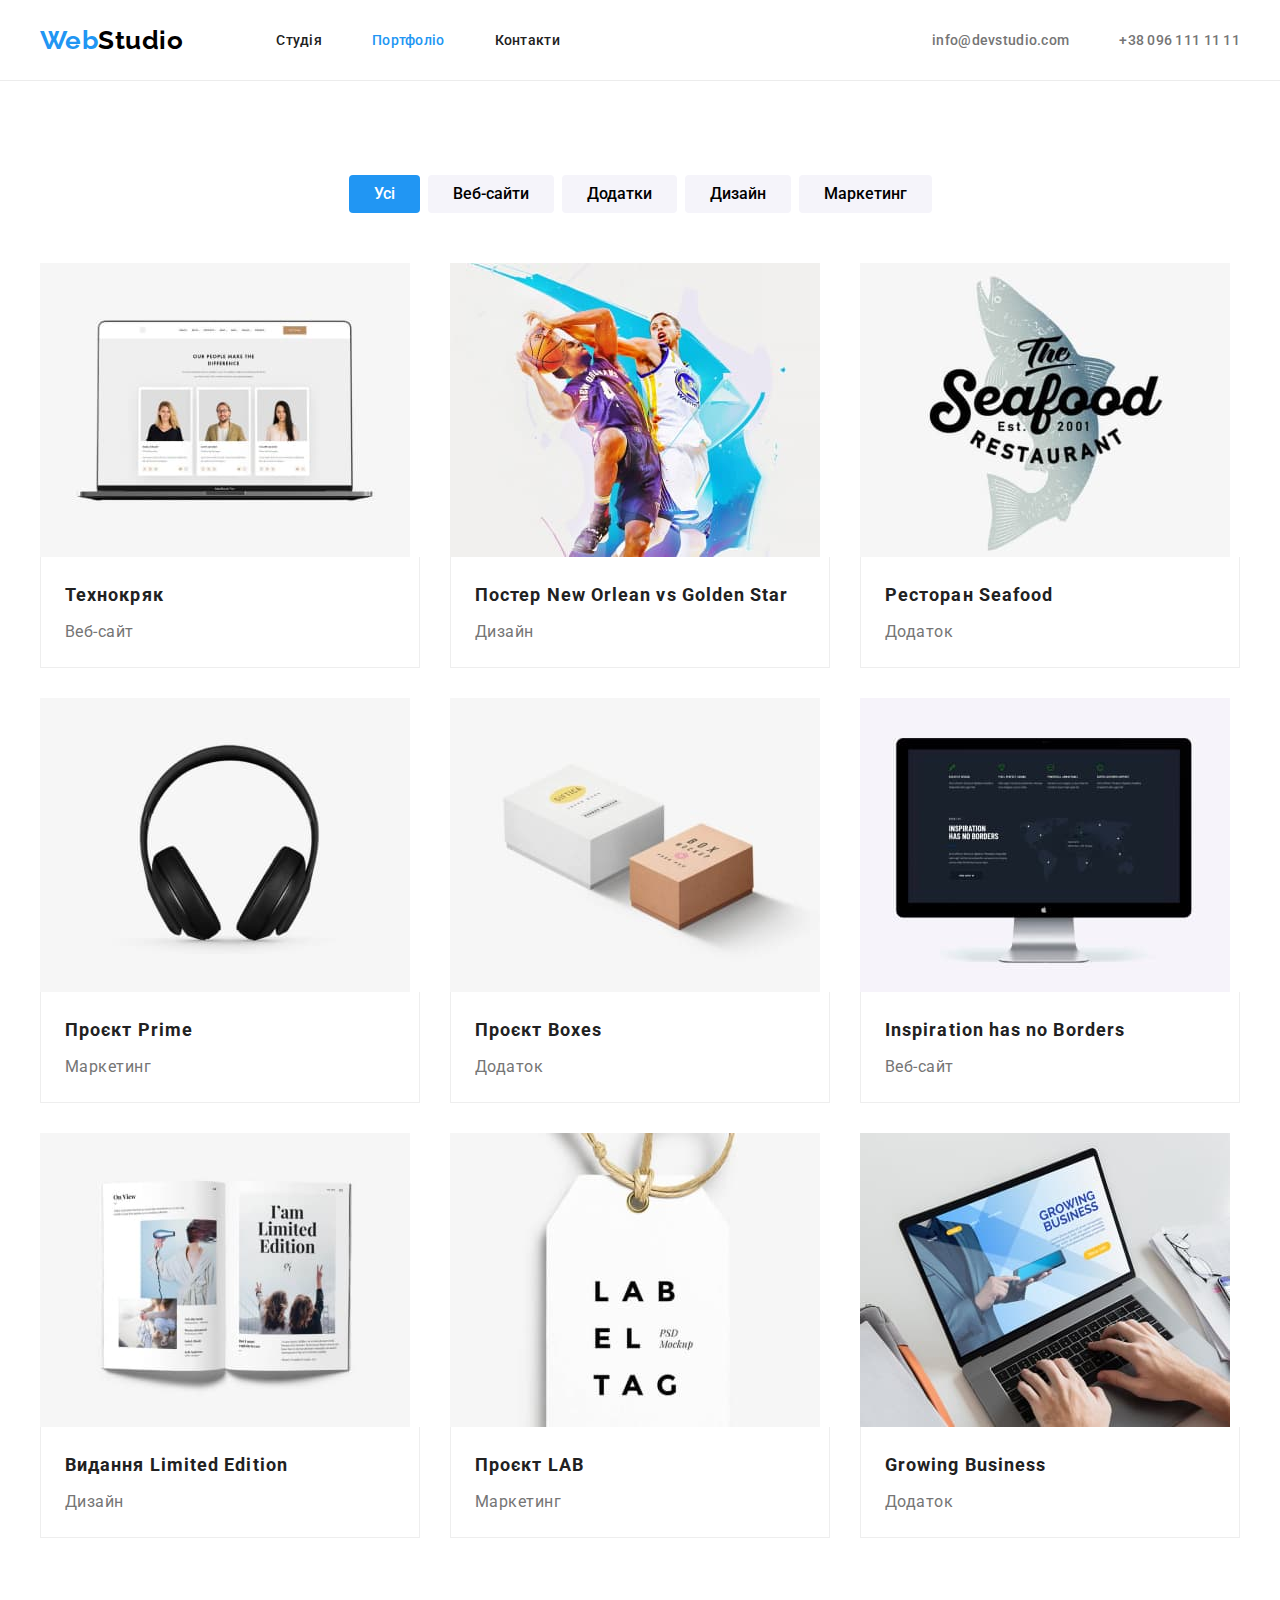
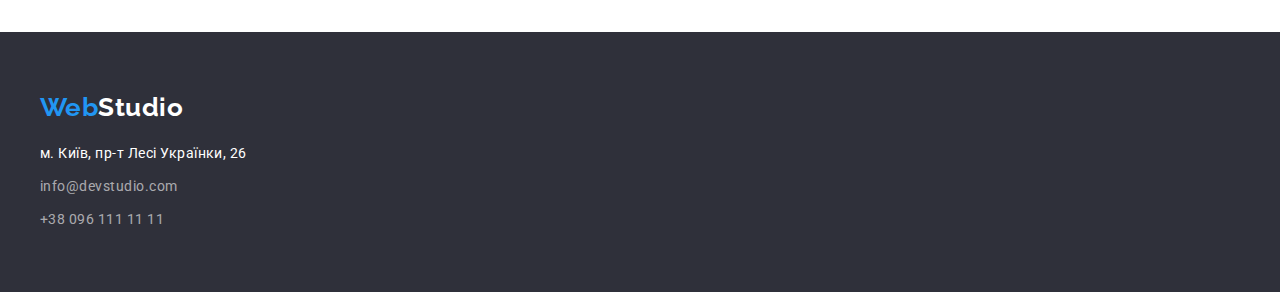
==== portfolio.html @ f9194546 "init commit" ====
<!DOCTYPE html>
<html lang="uk">
  <head>
    <meta charset="UTF-8" />
    <meta http-equiv="X-UA-Compatible" content="IE=edge" />
    <meta name="viewport" content="width=device-width, initial-scale=1.0" />
    <link
      rel="stylesheet"
      href="https://cdnjs.cloudflare.com/ajax/libs/modern-normalize/1.1.0/modern-normalize.min.css"
      integrity="sha512-wpPYUAdjBVSE4KJnH1VR1HeZfpl1ub8YT/NKx4PuQ5NmX2tKuGu6U/JRp5y+Y8XG2tV+wKQpNHVUX03MfMFn9Q=="
      crossorigin="anonymous"
      referrerpolicy="no-referrer" />
    <link rel="stylesheet" href="./css/style.css" />
    <link rel="preconnect" href="https://fonts.googleapis.com" />
    <link rel="preconnect" href="https://fonts.gstatic.com" crossorigin />
    <link
      href="https://fonts.googleapis.com/css2?family=Raleway:wght@700&family=Roboto:wght@400;500;700;900&display=swap"
      rel="stylesheet" />
    <title>Студія веб розробки WebStudio</title>
  </head>

  <body class="page">
    <header class="header">
      <div class="container header-container">
        <nav class="header-nav">
          <a class="logo link header-logo" href="./index.html" lang="en"
            ><span class="logo--accent">Web</span
            ><span class="logo--dark">Studio</span></a
          >
          <ul class="list header-list">
            <li class="header-item">
              <a class="link header-link" href="./index.html">Студія</a>
            </li>
            <li class="header-item">
              <a class="link header-link current" href="./portfolio.html">Портфоліо</a>
            </li>
            <li class="header-item">
              <a class="link header-link" href="#">Контакти</a>
            </li>
          </ul>
        </nav>
        <ul class="list header-list">
          <li class="header-item">
            <a
              class="link header-link header-link-contacts"
              href="mailto:info@devstudio.com"
              >info@devstudio.com</a
            >
          </li>
          <li class="header-item">
            <a
              class="link header-link header-link-contacts"
              href="tel:+380961111111"
              >+38 096 111 11 11</a
            >
          </li>
        </ul>
      </div>
    </header>
    <main>
      <section class="section">
        <div class="container portfolio">
          <h2 class="visually-hidden">Наші проєкти</h2>
          <ul class="list portfolio-filters">
            <li class="portfolio-filter">
              <button class="btn btn-filter active" type="button">Усі</button>
            </li>
            <li class="portfolio-filter">
              <button class="btn btn-filter" type="button">Веб-сайти</button>
            </li>
            <li class="portfolio-filter">
              <button class="btn btn-filter" type="button">Додатки</button>
            </li>
            <li class="portfolio-filter">
              <button class="btn btn-filter" type="button">Дизайн</button>
            </li>
            <li class="portfolio-filter">
              <button class="btn btn-filter" type="button">Маркетинг</button>
            </li>
          </ul>
          <ul class="list portfolio-list card-set">
            <li class="portfolio-item card-set-item">
              <a class="link" href="#">
                <img
                  src="./images/portfolio/project-website-tehnokrjak-compress.jpg"
                  alt="Ноутбук з зображенням команди на екрані"
                  width="370"
                  height="294" />
                <div class="portfolio-text">
                  <h3 class="portfolio-heading">Технокряк</h3>
                  <p class="portfolio-desc">Веб-сайт</p>
                </div>
              </a>
            </li>
            <li class="portfolio-item card-set-item">
              <a class="link" href="#">
                <img
                  src="./images/portfolio/project-poster-compress.jpg"
                  alt=""
                  width="370"
                  height="294" />
                <div class="portfolio-text">
                  <h3 class="portfolio-heading">Постер New Orlean vs Golden Star</h3>
                  <p class="portfolio-desc">Дизайн</p>
                </div>
              </a>
            </li>
            <li class="portfolio-item card-set-item">
              <a class="link" href="#">
                <img
                  src="./images/portfolio/project-restaurant-seafood-compress.jpg"
                  alt=""
                  width="370"
                  height="294" />
                <div class="portfolio-text">
                  <h3 class="portfolio-heading">Ресторан Seafood</h3>
                  <p class="portfolio-desc">Додаток</p>
                </div>
              </a>
            </li>
            <li class="portfolio-item card-set-item">
              <a class="link" href="#">
                <img
                  src="./images/portfolio/project-prime-compress.jpg"
                  alt=""
                  width="370"
                  height="294" />
                <div class="portfolio-text">
                  <h3 class="portfolio-heading">Проєкт Prime</h3>
                  <p class="portfolio-desc">Маркетинг</p>
                </div>
              </a>
            </li>
            <li class="portfolio-item card-set-item">
              <a class="link" href="#">
                <img
                  src="./images/portfolio/project-boxes-compress.jpg"
                  alt=""
                  width="370"
                  height="294" />
                <div class="portfolio-text">
                  <h3 class="portfolio-heading">Проєкт Boxes</h3>
                  <p class="portfolio-desc">Додаток</p>
                </div>
              </a>
            </li>
            <li class="portfolio-item card-set-item">
              <a class="link" href="#">
                <img
                  src="./images/portfolio/project-6-compress.jpg"
                  alt=""
                  width="370"
                  height="294" />
                <div class="portfolio-text">
                  <h3 class="portfolio-heading" lang="en">
                    Inspiration has no Borders
                  </h3>
                  <p class="portfolio-desc">Веб-сайт</p>
                </div>
              </a>
            </li>
            <li class="portfolio-item card-set-item">
              <a class="link" href="#">
                <img
                  src="./images/portfolio/project-limited-edition-compress.jpg"
                  alt=""
                  width="370"
                  height="294" />
                <div class="portfolio-text">
                  <h3 class="portfolio-heading">Видання Limited Edition</h3>
                  <p class="portfolio-desc">Дизайн</p>
                </div>
              </a>
            </li>
            <li class="portfolio-item card-set-item">
              <a class="link" href="#">
                <img
                  src="./images/portfolio/project-lab-compress.jpg"
                  alt=""
                  width="370"
                  height="294" />
                <div class="portfolio-text">
                  <h3 class="portfolio-heading">Проєкт LAB</h3>
                  <p class="portfolio-desc">Маркетинг</p>
                </div>
              </a>
            </li>
            <li class="portfolio-item card-set-item">
              <a class="link" href="#">
                <img
                  src="./images/portfolio/project-9-compress.jpg"
                  alt=""
                  width="370"
                  height="294" />
                <div class="portfolio-text">
                  <h3 class="portfolio-heading" lang="en">Growing Business</h3>
                  <p class="portfolio-desc">Додаток</p>
                </div>
              </a>
            </li>
          </ul>
        </div>
      </section>
    </main>

    <footer class="footer">
      <div class="container">
        <a class="link logo" href="./index.html" lang="en"
          ><span class="logo--accent">Web</span
          ><span class="logo--contrast">Studio</span></a
        >
        <address class="footer-address">
          <ul class="list footer-list">
            <li class="footer-item">
              <a
                class="link footer-link map-link"
                href="https://goo.gl/maps/CPtrU1FHBa2aNyZL9"
                target="_blank"
                rel="noopener noreferrer nofollow"
                >м. Київ, пр-т Лесі Українки, 26</a
              >
            </li>
            <li class="footer-item">
              <a
                class="link footer-link footer-link-contacts"
                href="mailto:info@devstudio.com"
                >info@devstudio.com</a
              >
            </li>
            <li class="footer-item">
              <a
                class="link footer-link footer-link-contacts"
                href="tel:+380961111111"
                >+38 096 111 11 11</a
              >
            </li>
          </ul>
        </address>
      </div>
    </footer>
  </body>
</html>
---- css/style.css ----
/*=============================================
=            General rules            =
=============================================*/

/*----------  Global rules  ----------*/

:root {
  --color-white: #fff;
  --color-black: #000;

  --color-brand-1: #2196f3;
  --color-brand-2: var(--color-black);

  --color-font-1: #212121;
  --color-font-2: #757575;
  --color-font-3-c: var(--color-white);
  --color-font-4-t: rgba(255, 255, 255, 0.6);

  --color-site-1: #2f303a;
  --color-site-2: #f5f4fa;
  --color-site-3: #eee;
  --color-site-gray-1: #ececec;

  --container-width: 1200px;
  --container-padding-h: 15px;

  --items: 1;
  --indent: 30px;
}
.page {
  font-family: 'Roboto', sans-serif;
  letter-spacing: 0.03em;

  color: var(--color-font-1);
  margin: 0;
}

/*----------  Resets  ----------*/

h1,
h2,
h3,
h4,
p {
  margin: 0;
}

img {
  display: block;
  max-width: 100%;
  height: auto;
}

.link {
  text-decoration: none;
  color: inherit;
}
.list {
  list-style-type: none;

  margin: 0;
  padding-left: 0;
}

/*----------  Hidden  ----------*/

.visually-hidden:not(:focus):not(:active) {
  position: absolute;

  width: 1px;
  height: 1px;
  margin: -1px;
  border: 0;
  padding: 0;

  white-space: nowrap;

  clip-path: inset(100%);
  clip: rect(0 0 0 0);
  overflow: hidden;
}

/*----------  Basic rules  ----------*/

.container {
  max-width: var(--container-width);
  width: 100%;
  padding-left: var(--container-padding-h);
  padding-right: var(--container-padding-h);
  margin: 0 auto;
}

.section {
  padding: 94px 0;
}

.section-title {
  font-weight: 700;
  font-size: 36px;
  line-height: 1.17;
  text-align: center;

  margin-bottom: 50px;
}

/*----------  Card set  ----------*/

.card-set {
  display: flex;
  flex-wrap: wrap;
  gap: var(--indent);
}
.card-set-item {
  flex-basis: calc((100% - var(--indent) * (var(--items) - 1)) / var(--items));
}

/*----------  Buttons  ----------*/

.btn {
  font-family: inherit;
  cursor: pointer;
}
.main-btn {
  font-weight: 700;
  font-size: 16px;
  line-height: 1.88;
  text-align: center;
  letter-spacing: 0.06em;

  padding: 10px 32px;

  border: 0;
  border-radius: 4px;

  background-color: var(--color-brand-1);
  color: var(--color-font-3-c);
}

/*----------  Logo  ----------*/

.logo {
  font-family: 'Raleway', sans-serif;
  font-weight: 700;
  font-size: 26px;
}
.logo--accent {
  color: var(--color-brand-1);
}
.logo--dark {
  color: var(--color-brand-2);
}
.logo--contrast {
  color: var(--color-font-3-c);
}

/*=====  End of General rules  ======*/

/*=============================================
=            Header            =
=============================================*/

.header {
  border-bottom: 1px solid var(--color-site-gray-1);
}

.header-container {
  display: flex;
  justify-content: space-between;
}

.header-nav {
  display: flex;
  align-items: center;
}

.header-logo {
  margin-right: 93px;
}

.header-list {
  display: flex;
  gap: 50px;
  align-items: center;
}

.header-link {
  font-weight: 500;
  font-size: 14px;
  letter-spacing: 0.02em;

  display: inline-block;
  padding: 32px 0;
}

.header-link.current {
  color: var(--color-brand-1);
}

.header-link:focus,
.header-link:hover,
.footer-link:focus,
.footer-link:hover {
  color: var(--color-brand-1);
}

.header-link-contacts {
  color: var(--color-font-2);
}

/*=====  End of Header  ======*/

/*=============================================
=            Footer            =
=============================================*/

.footer {
  background-color: var(--color-site-1);

  padding-top: 60px;
  padding-bottom: 60px;
}

.footer-address {
  font-style: normal;

  margin-top: 20px;
}

.footer-list {
  display: flex;
  flex-direction: column;
  align-items: flex-start;
  justify-content: space-between;
  gap: 9px;
}
.footer-link {
  font-size: 14px;
  line-height: 1.71;
}
.map-link {
  color: var(--color-font-3-c);
}
.footer-link-contacts {
  color: var(--color-font-4-t);
}

/*=====  End of Footer  ======*/

/*=============================================
=            Main index.html            =
=============================================*/

/*----------  Hero section  ----------*/

.section-hero {
  background-color: var(--color-site-1);
  padding: 200px 0;
}

.hero {
  display: flex;
  flex-direction: column;
  justify-content: space-between;
  align-items: center;
  gap: 30px;

  padding: 0 237px;
}

.page-title {
  font-weight: 900;
  font-size: 44px;
  line-height: 1.36;
  letter-spacing: 0.06em;
  text-transform: uppercase;
  text-align: center;

  color: var(--color-font-3-c);

  margin-bottom: ;
}

/*----------  Features section  ----------*/

.features-item {
  --items: 4;
}

.feature-heading {
  font-weight: 700;
  font-size: 14px;
  text-transform: uppercase;

  margin-bottom: 10px;
}
.feature-text {
  font-size: 14px;
  line-height: 1.71;

  color: var(--color-font-2);
}

/*----------  Projects session  ----------*/

.section-projects {
  padding-top: 0;
}

.projects-item {
  --items: 3;
}

/*----------  Team section  ----------*/

.section-team {
  background-color: var(--color-site-2);
}

.team-item {
  --items: 4;

  background-color: var(--color-white);
}

.team-text {
  padding: 30px 0;

  border-radius: 0 0 4px 4px;
}

.team-heading {
  font-weight: 500;
  font-size: 16px;
  text-align: center;

  margin-bottom: 10px;
}

.team-desc {
  font-size: 16px;
  text-align: center;

  color: var(--color-font-2);
}

/*=====  End of Main  ======*/

/*=============================================
=            Main portfolio.html            =
=============================================*/

.portfolio-filters {
  display: flex;
  justify-content: center;
  gap: 8px;

  margin-bottom: 50px;
}

.portfolio-list {
  --items: 3;
}

.btn-filter {
  font-weight: 500;
  font-size: 16px;
  line-height: 1.62;
  text-align: center;

  padding: 6px 25px;

  border: none;
  border-radius: 4px;

  background-color: var(--color-site-2);
}

.btn-filter.active,
.btn-filter:focus,
.btn-filter:hover {
  background-color: var(--color-brand-1);
  color: var(--color-font-3-c);
}

.portfolio-text {
  padding: 20px 24px;

  border: 1px solid var(--color-site-3);
  border-top: none;
}

.portfolio-heading {
  font-weight: 700;
  font-size: 18px;
  line-height: 2;
  letter-spacing: 0.06em;

  margin-bottom: 4px;
}
.portfolio-desc {
  font-size: 16px;
  line-height: 1.88;

  color: var(--color-font-2);
}

/*=====  End of Main portfolio.html  ======*/
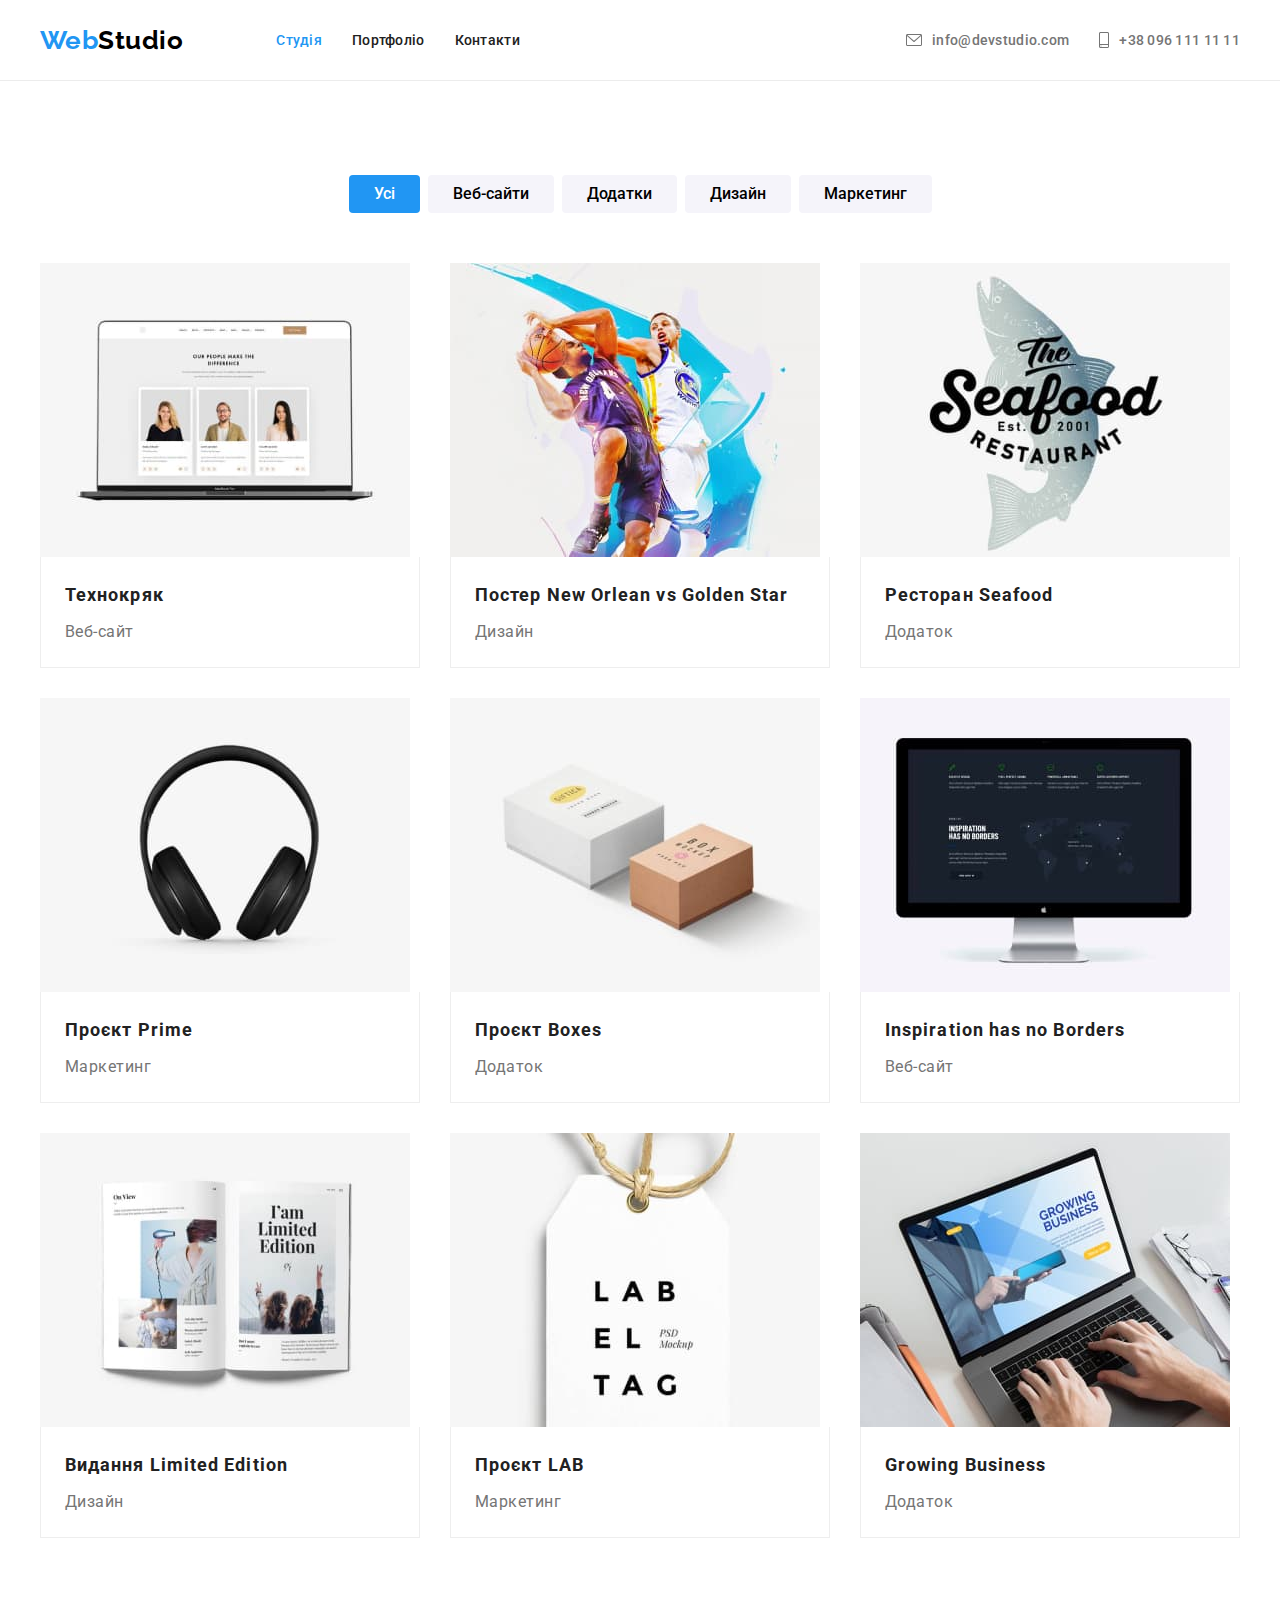
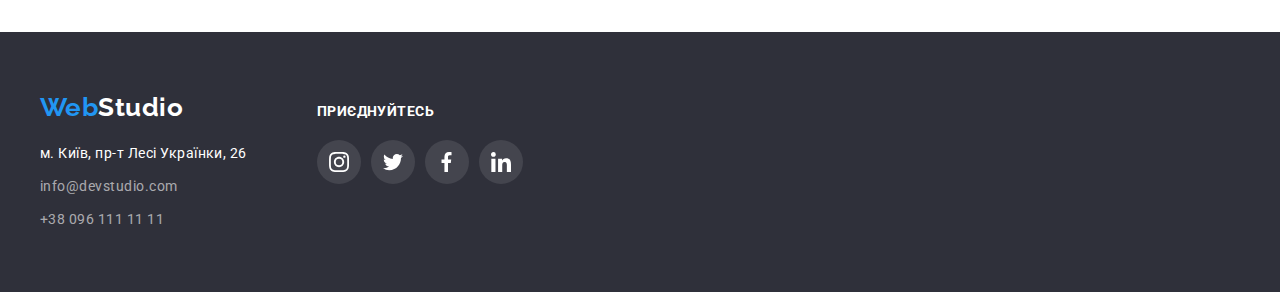
==== commit f81870f7: "markup icons & client section" ====
--- a/portfolio.html
+++ b/portfolio.html
@@ -29,10 +29,10 @@
           >
           <ul class="list header-list">
             <li class="header-item">
-              <a class="link header-link" href="./index.html">Студія</a>
+              <a class="link header-link current" href="./index.html">Студія</a>
             </li>
             <li class="header-item">
-              <a class="link header-link current" href="./portfolio.html">Портфоліо</a>
+              <a class="link header-link" href="./portfolio.html">Портфоліо</a>
             </li>
             <li class="header-item">
               <a class="link header-link" href="#">Контакти</a>
@@ -43,16 +43,22 @@
           <li class="header-item">
             <a
               class="link header-link header-link-contacts"
-              href="mailto:info@devstudio.com"
-              >info@devstudio.com</a
-            >
+              href="mailto:info@devstudio.com">
+              <svg width="16" height="12">
+                <use xlink:href="./images/icons/sprite.svg#envelope"></use>
+              </svg>
+              info@devstudio.com
+            </a>
           </li>
           <li class="header-item">
             <a
               class="link header-link header-link-contacts"
-              href="tel:+380961111111"
-              >+38 096 111 11 11</a
-            >
+              href="tel:+380961111111">
+              <svg width="10px" height="16px">
+                <use href="./images/icons/sprite.svg#smartphone"></use>
+              </svg>
+              +38 096 111 11 11
+            </a>
           </li>
         </ul>
       </div>
@@ -100,7 +106,9 @@
                   width="370"
                   height="294" />
                 <div class="portfolio-text">
-                  <h3 class="portfolio-heading">Постер New Orlean vs Golden Star</h3>
+                  <h3 class="portfolio-heading">
+                    Постер New Orlean vs Golden Star
+                  </h3>
                   <p class="portfolio-desc">Дизайн</p>
                 </div>
               </a>
@@ -205,37 +213,66 @@
 
     <footer class="footer">
       <div class="container">
-        <a class="link logo" href="./index.html" lang="en"
-          ><span class="logo--accent">Web</span
-          ><span class="logo--contrast">Studio</span></a
-        >
-        <address class="footer-address">
-          <ul class="list footer-list">
-            <li class="footer-item">
-              <a
-                class="link footer-link map-link"
-                href="https://goo.gl/maps/CPtrU1FHBa2aNyZL9"
-                target="_blank"
-                rel="noopener noreferrer nofollow"
-                >м. Київ, пр-т Лесі Українки, 26</a
-              >
-            </li>
-            <li class="footer-item">
-              <a
-                class="link footer-link footer-link-contacts"
-                href="mailto:info@devstudio.com"
-                >info@devstudio.com</a
-              >
-            </li>
-            <li class="footer-item">
-              <a
-                class="link footer-link footer-link-contacts"
-                href="tel:+380961111111"
-                >+38 096 111 11 11</a
-              >
-            </li>
-          </ul>
-        </address>
+        <div class="footer-container">
+          <div class="footer-column footer-contacts">
+            <a class="link logo" href="./index.html" lang="en"
+              ><span class="logo--accent">Web</span
+              ><span class="logo--contrast">Studio</span></a
+            >
+            <address class="footer-address">
+              <ul class="list footer-list">
+                <li class="footer-item">
+                  <a
+                    class="link footer-link map-link"
+                    href="https://goo.gl/maps/CPtrU1FHBa2aNyZL9"
+                    target="_blank"
+                    rel="noopener noreferrer nofollow"
+                    >м. Київ, пр-т Лесі Українки, 26</a
+                  >
+                </li>
+                <li class="footer-item">
+                  <a
+                    class="link footer-link footer-link-contacts"
+                    href="mailto:info@devstudio.com"
+                    >info@devstudio.com</a
+                  >
+                </li>
+                <li class="footer-item">
+                  <a
+                    class="link footer-link footer-link-contacts"
+                    href="tel:+380961111111"
+                    >+38 096 111 11 11</a
+                  >
+                </li>
+              </ul>
+            </address>
+          </div>
+          <div class="footer-column footer-contacts">
+            <h2 class="footer-heading">Приєднуйтесь</h2>
+            <div class="social-wrap">
+              <a href="#" class="link social-link footer-social-link">
+                <svg class="footer-social-icon" width="20px" height="20px">
+                  <use href="./images/icons/sprite.svg#instagram"></use>
+                </svg>
+              </a>
+              <a href="#" class="link social-link footer-social-link">
+                <svg class="footer-social-icon" width="20px" height="20px">
+                  <use href="./images/icons/sprite.svg#twitter"></use>
+                </svg>
+              </a>
+              <a href="#" class="link social-link footer-social-link">
+                <svg class="footer-social-icon" width="20px" height="20px">
+                  <use href="./images/icons/sprite.svg#fb"></use>
+                </svg>
+              </a>
+              <a href="#" class="link social-link footer-social-link">
+                <svg class="footer-social-icon" width="20px" height="20px">
+                  <use href="./images/icons/sprite.svg#linkedin"></use>
+                </svg>
+              </a>
+            </div>
+          </div>
+        </div>
       </div>
     </footer>
   </body>
--- a/css/style.css
+++ b/css/style.css
@@ -6,6 +6,7 @@
 
 :root {
   --color-white: #fff;
+  --color-white-opacity-1: rgba(255, 255, 255, 0.1);
   --color-black: #000;
 
   --color-brand-1: #2196f3;
@@ -20,13 +21,19 @@
   --color-site-2: #f5f4fa;
   --color-site-3: #eee;
   --color-site-gray-1: #ececec;
+  --color-site-gray-2: #AFB1B8;
+    /*fill icons*/
+
+    --color-btn-active: #188CE8;
 
   --container-width: 1200px;
   --container-padding-h: 15px;
 
   --items: 1;
   --indent: 30px;
-}
+  --diametr-social-link: 44px;
+}
+
 .page {
   font-family: 'Roboto', sans-serif;
   letter-spacing: 0.03em;
@@ -55,6 +62,7 @@
   text-decoration: none;
   color: inherit;
 }
+
 .list {
   list-style-type: none;
 
@@ -110,6 +118,7 @@
   flex-wrap: wrap;
   gap: var(--indent);
 }
+
 .card-set-item {
   flex-basis: calc((100% - var(--indent) * (var(--items) - 1)) / var(--items));
 }
@@ -120,22 +129,46 @@
   font-family: inherit;
   cursor: pointer;
 }
+
 .main-btn {
   font-weight: 700;
   font-size: 16px;
   line-height: 1.88;
   text-align: center;
   letter-spacing: 0.06em;
+  color: var(--color-font-3-c);
 
   padding: 10px 32px;
 
   border: 0;
   border-radius: 4px;
 
+  box-shadow: 0px 4px 4px rgba(0, 0, 0, 0.15);
   background-color: var(--color-brand-1);
-  color: var(--color-font-3-c);
-}
-
+}
+
+.main-btn:active {
+  background-color: var(--color-btn-active);
+}
+
+/*----------  Social links  ----------*/
+.social-link {
+  display: flex;
+  justify-content: center;
+  align-items: center;
+
+  width: var(--diametr-social-link);
+  height: var(--diametr-social-link);
+
+  border-radius: 50%;
+}
+
+.social-wrap {
+  display: flex;
+  align-items: center;
+  justify-content: space-between;
+  gap: 10px;
+}
 /*----------  Logo  ----------*/
 
 .logo {
@@ -143,12 +176,15 @@
   font-weight: 700;
   font-size: 26px;
 }
+
 .logo--accent {
   color: var(--color-brand-1);
 }
+
 .logo--dark {
   color: var(--color-brand-2);
 }
+
 .logo--contrast {
   color: var(--color-font-3-c);
 }
@@ -179,7 +215,7 @@
 
 .header-list {
   display: flex;
-  gap: 50px;
+  gap: 30px;
   align-items: center;
 }
 
@@ -201,10 +237,16 @@
 .footer-link:focus,
 .footer-link:hover {
   color: var(--color-brand-1);
+  fill: var(--color-brand-1);
 }
 
 .header-link-contacts {
   color: var(--color-font-2);
+  fill: var(--color-font-2);
+    display: flex;
+    align-items: center;
+    justify-content: space-between;
+    gap: 10px;
 }
 
 /*=====  End of Header  ======*/
@@ -220,6 +262,23 @@
   padding-bottom: 60px;
 }
 
+.footer-container {
+  display: flex;
+  align-items: baseline;
+  gap: 70px;
+}
+
+.footer-heading {
+  font-weight: 700;
+  font-size: 14px;
+  line-height: 1.14;
+  letter-spacing: 0.03em;
+  text-transform: uppercase;
+
+  color: var(--color-white);
+
+  margin-bottom: 20px;
+}
 .footer-address {
   font-style: normal;
 
@@ -233,17 +292,28 @@
   justify-content: space-between;
   gap: 9px;
 }
+
 .footer-link {
   font-size: 14px;
   line-height: 1.71;
 }
+
 .map-link {
   color: var(--color-font-3-c);
 }
+
 .footer-link-contacts {
   color: var(--color-font-4-t);
 }
 
+.footer-social-link {
+  background-color: var(--color-white-opacity-1);
+  fill: var(--color-white);
+}
+
+.footer-social-link:hover {
+  background-color: var(--color-brand-1);
+}
 /*=====  End of Footer  ======*/
 
 /*=============================================
@@ -254,7 +324,17 @@
 
 .section-hero {
   background-color: var(--color-site-1);
-  padding: 200px 0;
+  padding: 0;
+  }
+
+  .hero-wrap {
+    max-width: 1600px;
+    min-height: 600px;
+
+    margin: auto;
+
+    background-image: linear-gradient(rgba(47, 48, 58, 0.4), rgba(47, 48, 58, 0.4)),
+      url(../images/home/hero-bg.jpg);
 }
 
 .hero {
@@ -264,7 +344,7 @@
   align-items: center;
   gap: 30px;
 
-  padding: 0 237px;
+  padding: 200px 237px;
 }
 
 .page-title {
@@ -286,6 +366,14 @@
   --items: 4;
 }
 
+.feature-icon {
+  padding: 25px 100px;
+  margin-bottom: 30px;
+
+  border-radius: 4px;
+
+  background-color: var(--color-site-2);
+}
 .feature-heading {
   font-weight: 700;
   font-size: 14px;
@@ -293,6 +381,7 @@
 
   margin-bottom: 10px;
 }
+
 .feature-text {
   font-size: 14px;
   line-height: 1.71;
@@ -320,12 +409,15 @@
   --items: 4;
 
   background-color: var(--color-white);
+box-shadow: 0px 1px 3px rgba(0, 0, 0, 0.12), 0px 1px 1px rgba(0, 0, 0, 0.14), 0px 2px 1px rgba(0, 0, 0, 0.2);
+
+  border-radius: 0 0 4px 4px;
 }
 
 .team-text {
-  padding: 30px 0;
-
-  border-radius: 0 0 4px 4px;
+  padding: 30px 32px;
+
+  /* border-radius: 0 0 4px 4px; */
 }
 
 .team-heading {
@@ -340,9 +432,48 @@
   font-size: 16px;
   text-align: center;
 
+  margin-bottom: 16px;
   color: var(--color-font-2);
 }
 
+.team-social-link {
+  fill: var(--color-site-gray-2);
+}
+
+.team-social-link:hover {
+  background-color: var(--color-brand-1);
+  fill: var(--color-white);
+}
+
+/* .team-social-link:hover .team-social-icon { */
+
+/*----------  Clients section  ----------*/
+
+.clients-item {
+  --items: 6;
+}
+
+    .clients-link {
+  display: flex;
+  justify-content: center;
+  align-items: center;
+  height: 92px;
+
+  border: 1px solid var(--color-site-gray-2);
+    border-radius: 4px;
+
+  fill: var(--color-site-gray-2);
+}
+
+/* .clients-icon {
+  fill: var(--color-site-gray-2);
+}
+
+*/ .clients-link:hover {
+  border-color: var(--color-brand-1);
+
+  fill: var(--color-brand-1);
+}
 /*=====  End of Main  ======*/
 
 /*=============================================
@@ -397,6 +528,7 @@
 
   margin-bottom: 4px;
 }
+
 .portfolio-desc {
   font-size: 16px;
   line-height: 1.88;
@@ -404,4 +536,4 @@
   color: var(--color-font-2);
 }
 
-/*=====  End of Main portfolio.html  ======*/
+/*=====  End of Main portfolio.html  ======*/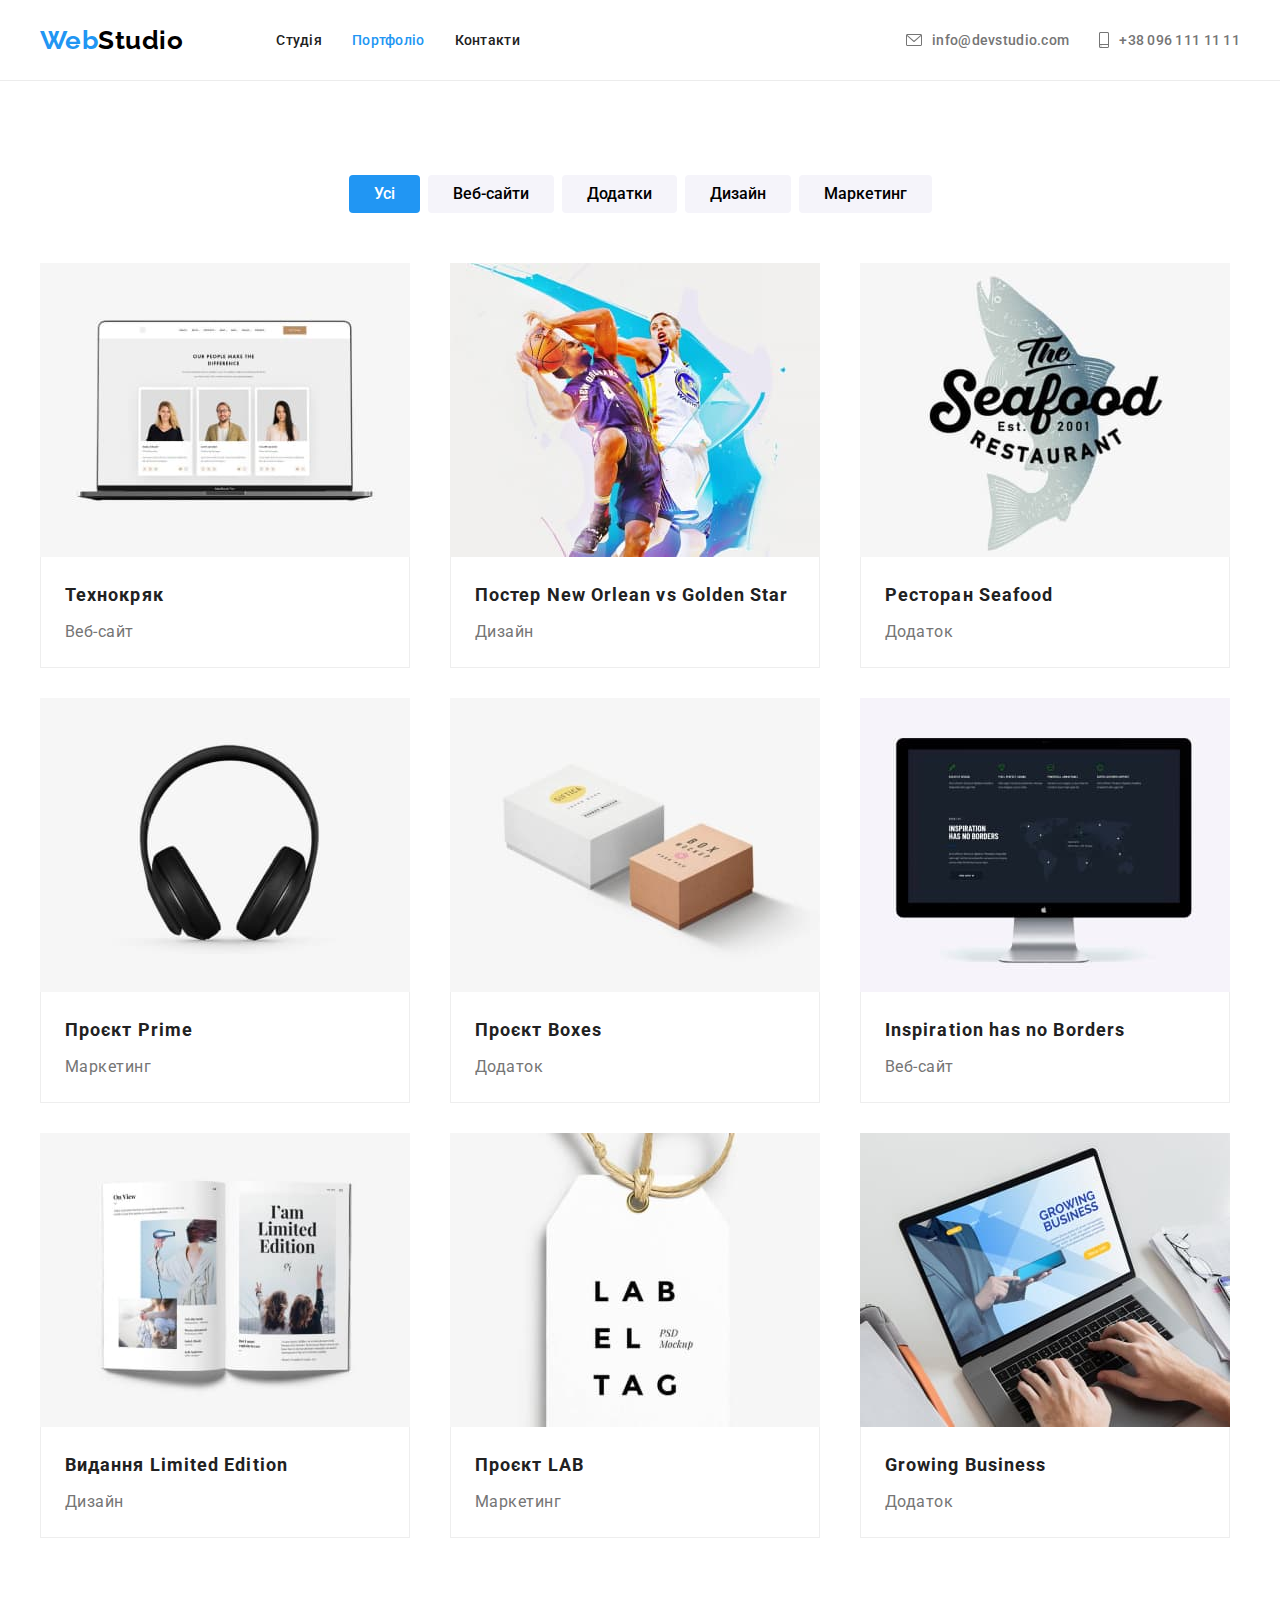
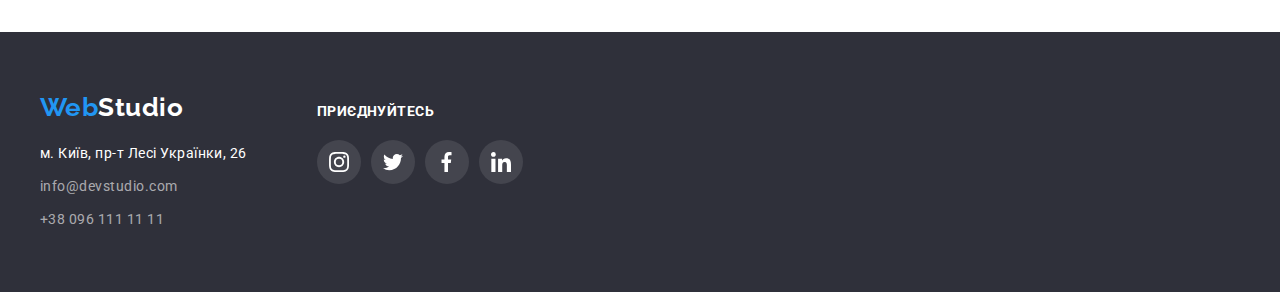
==== commit 589075af: "refactoring code after mentor" ====
--- a/portfolio.html
+++ b/portfolio.html
@@ -29,10 +29,10 @@
           >
           <ul class="list header-list">
             <li class="header-item">
-              <a class="link header-link current" href="./index.html">Студія</a>
+              <a class="link header-link" href="./index.html">Студія</a>
             </li>
             <li class="header-item">
-              <a class="link header-link" href="./portfolio.html">Портфоліо</a>
+              <a class="link header-link current" href="./portfolio.html">Портфоліо</a>
             </li>
             <li class="header-item">
               <a class="link header-link" href="#">Контакти</a>
@@ -86,7 +86,7 @@
           </ul>
           <ul class="list portfolio-list card-set">
             <li class="portfolio-item card-set-item">
-              <a class="link" href="#">
+              <a class="link portfolio-link" href="#">
                 <img
                   src="./images/portfolio/project-website-tehnokrjak-compress.jpg"
                   alt="Ноутбук з зображенням команди на екрані"
@@ -99,7 +99,7 @@
               </a>
             </li>
             <li class="portfolio-item card-set-item">
-              <a class="link" href="#">
+              <a class="link portfolio-link" href="#">
                 <img
                   src="./images/portfolio/project-poster-compress.jpg"
                   alt=""
@@ -114,7 +114,7 @@
               </a>
             </li>
             <li class="portfolio-item card-set-item">
-              <a class="link" href="#">
+              <a class="link portfolio-link" href="#">
                 <img
                   src="./images/portfolio/project-restaurant-seafood-compress.jpg"
                   alt=""
@@ -127,7 +127,7 @@
               </a>
             </li>
             <li class="portfolio-item card-set-item">
-              <a class="link" href="#">
+              <a class="link portfolio-link" href="#">
                 <img
                   src="./images/portfolio/project-prime-compress.jpg"
                   alt=""
@@ -140,7 +140,7 @@
               </a>
             </li>
             <li class="portfolio-item card-set-item">
-              <a class="link" href="#">
+              <a class="link portfolio-link" href="#">
                 <img
                   src="./images/portfolio/project-boxes-compress.jpg"
                   alt=""
@@ -153,7 +153,7 @@
               </a>
             </li>
             <li class="portfolio-item card-set-item">
-              <a class="link" href="#">
+              <a class="link portfolio-link" href="#">
                 <img
                   src="./images/portfolio/project-6-compress.jpg"
                   alt=""
@@ -168,7 +168,7 @@
               </a>
             </li>
             <li class="portfolio-item card-set-item">
-              <a class="link" href="#">
+              <a class="link portfolio-link" href="#">
                 <img
                   src="./images/portfolio/project-limited-edition-compress.jpg"
                   alt=""
@@ -181,7 +181,7 @@
               </a>
             </li>
             <li class="portfolio-item card-set-item">
-              <a class="link" href="#">
+              <a class="link portfolio-link" href="#">
                 <img
                   src="./images/portfolio/project-lab-compress.jpg"
                   alt=""
@@ -194,7 +194,7 @@
               </a>
             </li>
             <li class="portfolio-item card-set-item">
-              <a class="link" href="#">
+              <a class="link portfolio-link" href="#">
                 <img
                   src="./images/portfolio/project-9-compress.jpg"
                   alt=""
@@ -247,30 +247,38 @@
               </ul>
             </address>
           </div>
-          <div class="footer-column footer-contacts">
+          <div class="footer-column">
             <h2 class="footer-heading">Приєднуйтесь</h2>
-            <div class="social-wrap">
-              <a href="#" class="link social-link footer-social-link">
-                <svg class="footer-social-icon" width="20px" height="20px">
-                  <use href="./images/icons/sprite.svg#instagram"></use>
-                </svg>
-              </a>
-              <a href="#" class="link social-link footer-social-link">
-                <svg class="footer-social-icon" width="20px" height="20px">
-                  <use href="./images/icons/sprite.svg#twitter"></use>
-                </svg>
-              </a>
-              <a href="#" class="link social-link footer-social-link">
-                <svg class="footer-social-icon" width="20px" height="20px">
-                  <use href="./images/icons/sprite.svg#fb"></use>
-                </svg>
-              </a>
-              <a href="#" class="link social-link footer-social-link">
-                <svg class="footer-social-icon" width="20px" height="20px">
-                  <use href="./images/icons/sprite.svg#linkedin"></use>
-                </svg>
-              </a>
-            </div>
+            <ul class="list social-list">
+              <li class="social-item">
+                <a href="#" class="link social-link footer-social-link">
+                  <svg class="footer-social-icon" width="20px" height="20px">
+                    <use href="./images/icons/sprite.svg#instagram"></use>
+                  </svg>
+                </a>
+              </li>
+              <li class="social-item">
+                <a href="#" class="link social-link footer-social-link">
+                  <svg class="footer-social-icon" width="20px" height="20px">
+                    <use href="./images/icons/sprite.svg#twitter"></use>
+                  </svg>
+                </a>
+              </li>
+              <li class="social-item">
+                <a href="#" class="link social-link footer-social-link">
+                  <svg class="footer-social-icon" width="20px" height="20px">
+                    <use href="./images/icons/sprite.svg#fb"></use>
+                  </svg>
+                </a>
+              </li>
+              <li class="social-item">
+                <a href="#" class="link social-link footer-social-link">
+                  <svg class="footer-social-icon" width="20px" height="20px">
+                    <use href="./images/icons/sprite.svg#linkedin"></use>
+                  </svg>
+                </a>
+              </li>
+            </ul>
           </div>
         </div>
       </div>
--- a/css/style.css
+++ b/css/style.css
@@ -22,9 +22,9 @@
   --color-site-3: #eee;
   --color-site-gray-1: #ececec;
   --color-site-gray-2: #AFB1B8;
-    /*fill icons*/
-
-    --color-btn-active: #188CE8;
+  /*fill icons*/
+
+  --color-btn-active: #188CE8;
 
   --container-width: 1200px;
   --container-padding-h: 15px;
@@ -152,23 +152,30 @@
 }
 
 /*----------  Social links  ----------*/
+.social-list {
+  display: flex;
+  align-items: center;
+  justify-content: space-between;
+    gap: 10px;
+  }
+
+.social-item {
+  width: var(--diametr-social-link);
+  height: var(--diametr-social-link);
+
+  border-radius: 50%;
+}
+
 .social-link {
   display: flex;
   justify-content: center;
   align-items: center;
-
-  width: var(--diametr-social-link);
-  height: var(--diametr-social-link);
-
-  border-radius: 50%;
-}
-
-.social-wrap {
-  display: flex;
-  align-items: center;
-  justify-content: space-between;
-  gap: 10px;
-}
+width: 100%;
+  height: 100%;
+
+  border-radius: inherit;
+}
+
 /*----------  Logo  ----------*/
 
 .logo {
@@ -243,7 +250,7 @@
 .header-link-contacts {
   color: var(--color-font-2);
   fill: var(--color-font-2);
-    display: flex;
+  display: flex;
     align-items: center;
     justify-content: space-between;
     gap: 10px;
@@ -279,6 +286,7 @@
 
   margin-bottom: 20px;
 }
+
 .footer-address {
   font-style: normal;
 
@@ -311,9 +319,11 @@
   fill: var(--color-white);
 }
 
-.footer-social-link:hover {
+.footer-social-link:hover,
+.footer-social-link:focus {
   background-color: var(--color-brand-1);
 }
+
 /*=====  End of Footer  ======*/
 
 /*=============================================
@@ -325,15 +335,15 @@
 .section-hero {
   background-color: var(--color-site-1);
   padding: 0;
-  }
-
-  .hero-wrap {
-    max-width: 1600px;
-    min-height: 600px;
-
-    margin: auto;
-
-    background-image: linear-gradient(rgba(47, 48, 58, 0.4), rgba(47, 48, 58, 0.4)),
+}
+
+.hero-wrap {
+  max-width: 1600px;
+  min-height: 600px;
+
+  margin: auto;
+
+  background-image: linear-gradient(rgba(47, 48, 58, 0.4), rgba(47, 48, 58, 0.4)),
       url(../images/home/hero-bg.jpg);
 }
 
@@ -374,6 +384,7 @@
 
   background-color: var(--color-site-2);
 }
+
 .feature-heading {
   font-weight: 700;
   font-size: 14px;
@@ -409,7 +420,7 @@
   --items: 4;
 
   background-color: var(--color-white);
-box-shadow: 0px 1px 3px rgba(0, 0, 0, 0.12), 0px 1px 1px rgba(0, 0, 0, 0.14), 0px 2px 1px rgba(0, 0, 0, 0.2);
+  box-shadow: 0px 1px 3px rgba(0, 0, 0, 0.12), 0px 1px 1px rgba(0, 0, 0, 0.14), 0px 2px 1px rgba(0, 0, 0, 0.2);
 
   border-radius: 0 0 4px 4px;
 }
@@ -440,7 +451,8 @@
   fill: var(--color-site-gray-2);
 }
 
-.team-social-link:hover {
+.team-social-link:hover,
+.team-social-link:focus {
   background-color: var(--color-brand-1);
   fill: var(--color-white);
 }
@@ -453,14 +465,14 @@
   --items: 6;
 }
 
-    .clients-link {
+.clients-link {
   display: flex;
   justify-content: center;
   align-items: center;
   height: 92px;
 
   border: 1px solid var(--color-site-gray-2);
-    border-radius: 4px;
+  border-radius: 4px;
 
   fill: var(--color-site-gray-2);
 }
@@ -469,11 +481,13 @@
   fill: var(--color-site-gray-2);
 }
 
-*/ .clients-link:hover {
+*/ .clients-link:hover,
+.clients-link:focus {
   border-color: var(--color-brand-1);
 
   fill: var(--color-brand-1);
 }
+
 /*=====  End of Main  ======*/
 
 /*=============================================
@@ -492,6 +506,14 @@
   --items: 3;
 }
 
+.portfolio-link {
+  display: inline-block;
+}
+
+.portfolio-link:hover,
+.portfolio-link:focus {
+  box-shadow: 0px 1px 1px rgba(0, 0, 0, 0.12), 0px 4px 4px rgba(0, 0, 0, 0.06), 1px 4px 6px rgba(0, 0, 0, 0.16);
+}
 .btn-filter {
   font-weight: 500;
   font-size: 16px;
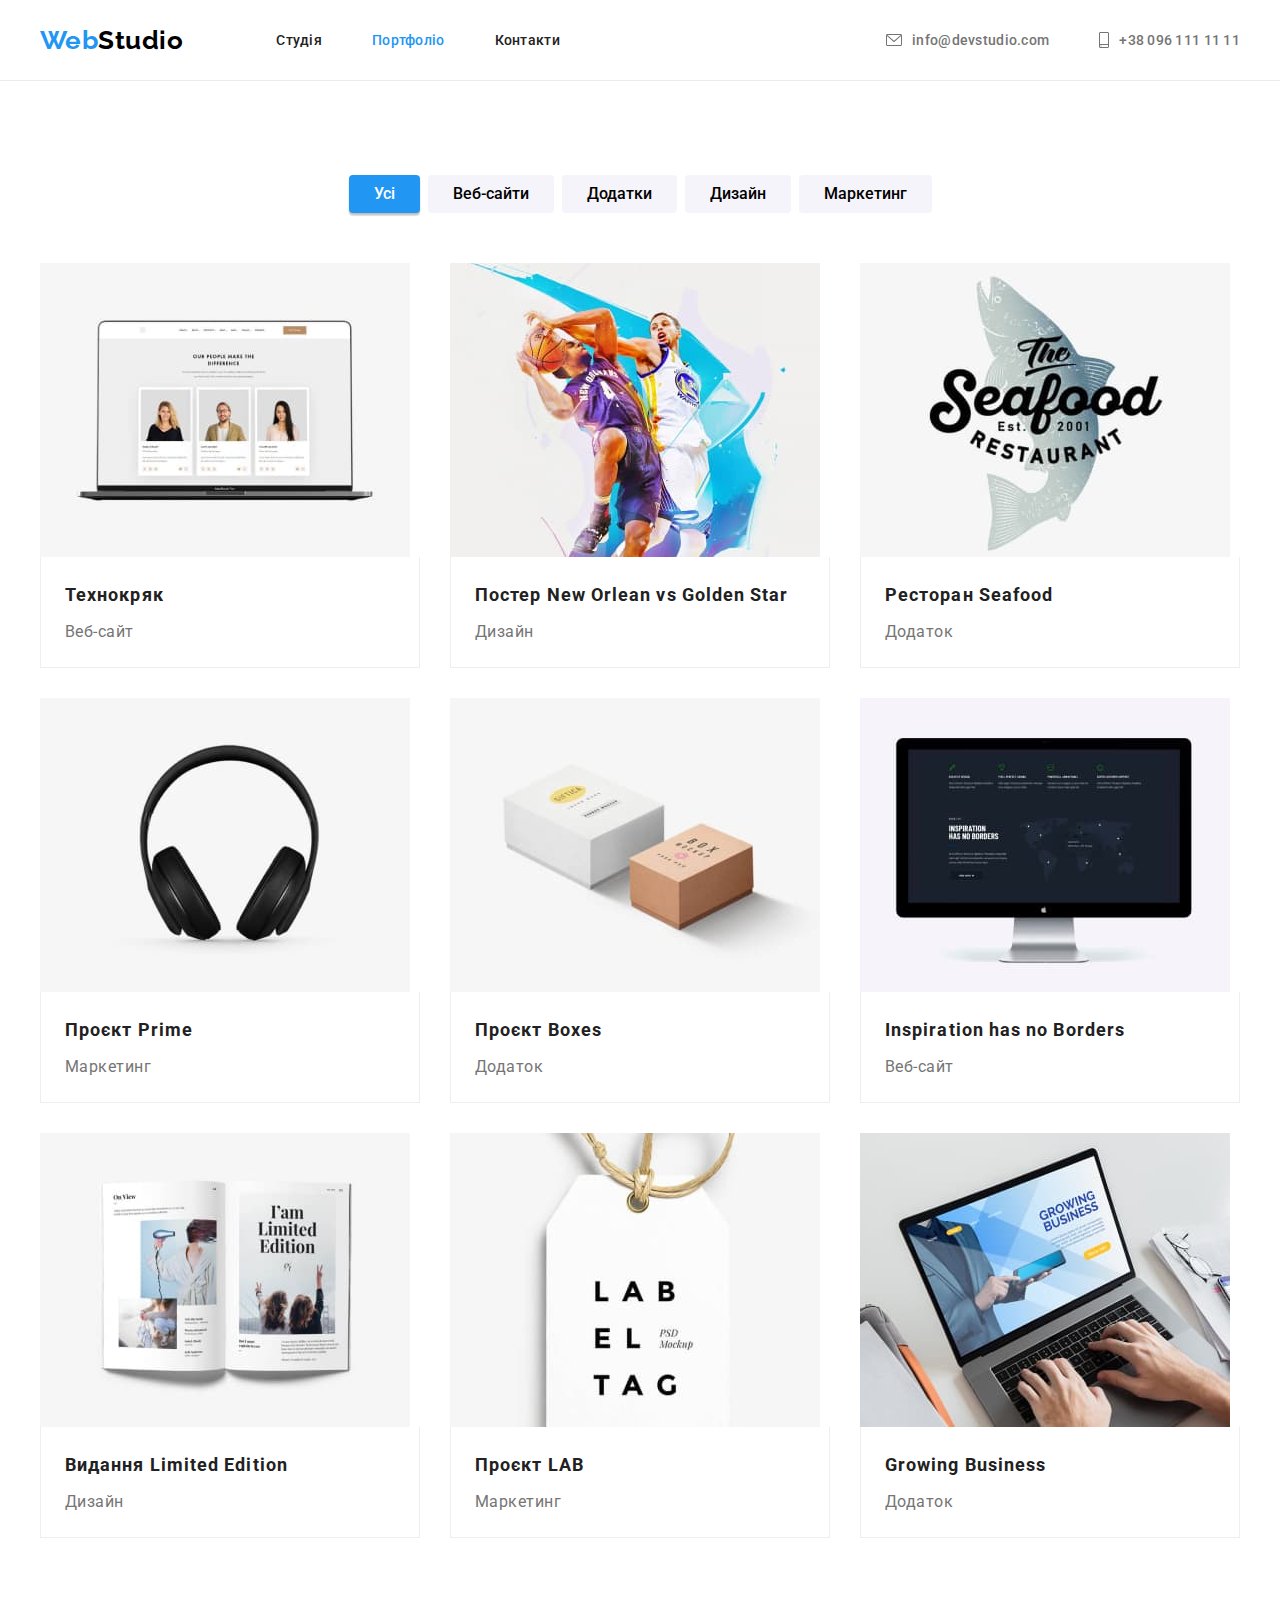
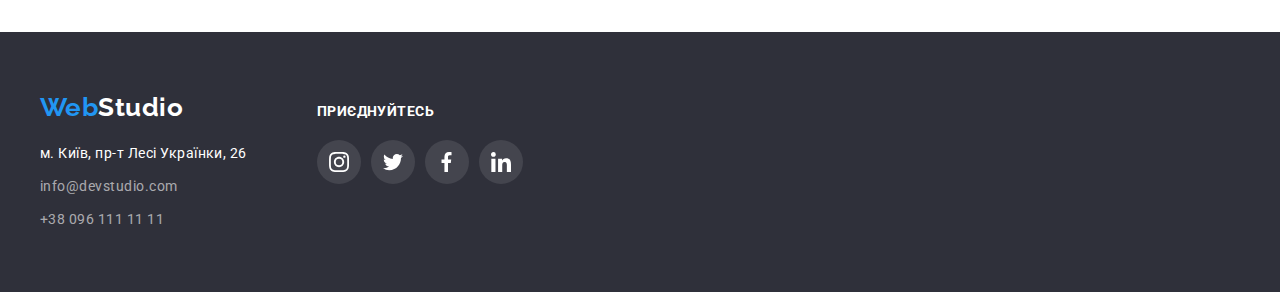
==== commit 31cfd21d: "fix issues by mentor recomendation" ====
--- a/portfolio.html
+++ b/portfolio.html
@@ -44,8 +44,8 @@
             <a
               class="link header-link header-link-contacts"
               href="mailto:info@devstudio.com">
-              <svg width="16" height="12">
-                <use xlink:href="./images/icons/sprite.svg#envelope"></use>
+              <svg class="header-icon" width="16" height="12">
+                <use href="./images/icons.svg#envelope"></use>
               </svg>
               info@devstudio.com
             </a>
@@ -54,8 +54,8 @@
             <a
               class="link header-link header-link-contacts"
               href="tel:+380961111111">
-              <svg width="10px" height="16px">
-                <use href="./images/icons/sprite.svg#smartphone"></use>
+              <svg class="header-icon" width="10px" height="16px">
+                <use href="./images/icons.svg#smartphone"></use>
               </svg>
               +38 096 111 11 11
             </a>
@@ -212,74 +212,72 @@
     </main>
 
     <footer class="footer">
-      <div class="container">
-        <div class="footer-container">
-          <div class="footer-column footer-contacts">
-            <a class="link logo" href="./index.html" lang="en"
-              ><span class="logo--accent">Web</span
-              ><span class="logo--contrast">Studio</span></a
-            >
-            <address class="footer-address">
-              <ul class="list footer-list">
-                <li class="footer-item">
-                  <a
-                    class="link footer-link map-link"
-                    href="https://goo.gl/maps/CPtrU1FHBa2aNyZL9"
-                    target="_blank"
-                    rel="noopener noreferrer nofollow"
-                    >м. Київ, пр-т Лесі Українки, 26</a
-                  >
-                </li>
-                <li class="footer-item">
-                  <a
-                    class="link footer-link footer-link-contacts"
-                    href="mailto:info@devstudio.com"
-                    >info@devstudio.com</a
-                  >
-                </li>
-                <li class="footer-item">
-                  <a
-                    class="link footer-link footer-link-contacts"
-                    href="tel:+380961111111"
-                    >+38 096 111 11 11</a
-                  >
-                </li>
-              </ul>
-            </address>
-          </div>
-          <div class="footer-column">
-            <h2 class="footer-heading">Приєднуйтесь</h2>
-            <ul class="list social-list">
-              <li class="social-item">
-                <a href="#" class="link social-link footer-social-link">
-                  <svg class="footer-social-icon" width="20px" height="20px">
-                    <use href="./images/icons/sprite.svg#instagram"></use>
-                  </svg>
-                </a>
+      <div class="container footer-container">
+        <div class="footer-column footer-contacts">
+          <a class="link logo" href="./index.html" lang="en"
+            ><span class="logo--accent">Web</span
+            ><span class="logo--contrast">Studio</span></a
+          >
+          <address class="footer-address">
+            <ul class="list footer-list">
+              <li class="footer-item">
+                <a
+                  class="link footer-link map-link"
+                  href="https://goo.gl/maps/CPtrU1FHBa2aNyZL9"
+                  target="_blank"
+                  rel="noopener noreferrer nofollow"
+                  >м. Київ, пр-т Лесі Українки, 26</a
+                >
               </li>
-              <li class="social-item">
-                <a href="#" class="link social-link footer-social-link">
-                  <svg class="footer-social-icon" width="20px" height="20px">
-                    <use href="./images/icons/sprite.svg#twitter"></use>
-                  </svg>
-                </a>
+              <li class="footer-item">
+                <a
+                  class="link footer-link footer-link-contacts"
+                  href="mailto:info@devstudio.com"
+                  >info@devstudio.com</a
+                >
               </li>
-              <li class="social-item">
-                <a href="#" class="link social-link footer-social-link">
-                  <svg class="footer-social-icon" width="20px" height="20px">
-                    <use href="./images/icons/sprite.svg#fb"></use>
-                  </svg>
-                </a>
-              </li>
-              <li class="social-item">
-                <a href="#" class="link social-link footer-social-link">
-                  <svg class="footer-social-icon" width="20px" height="20px">
-                    <use href="./images/icons/sprite.svg#linkedin"></use>
-                  </svg>
-                </a>
+              <li class="footer-item">
+                <a
+                  class="link footer-link footer-link-contacts"
+                  href="tel:+380961111111"
+                  >+38 096 111 11 11</a
+                >
               </li>
             </ul>
-          </div>
+          </address>
+        </div>
+        <div class="footer-column">
+          <h2 class="footer-heading">Приєднуйтесь</h2>
+          <ul class="list social-list">
+            <li class="social-item">
+              <a href="#" class="link social-link footer-social-link">
+                <svg class="footer-social-icon" width="20px" height="20px">
+                  <use href="./images/icons.svg#instagram"></use>
+                </svg>
+              </a>
+            </li>
+            <li class="social-item">
+              <a href="#" class="link social-link footer-social-link">
+                <svg class="footer-social-icon" width="20px" height="20px">
+                  <use href="./images/icons.svg#twitter"></use>
+                </svg>
+              </a>
+            </li>
+            <li class="social-item">
+              <a href="#" class="link social-link footer-social-link">
+                <svg class="footer-social-icon" width="20px" height="20px">
+                  <use href="./images/icons.svg#fb"></use>
+                </svg>
+              </a>
+            </li>
+            <li class="social-item">
+              <a href="#" class="link social-link footer-social-link">
+                <svg class="footer-social-icon" width="20px" height="20px">
+                  <use href="./images/icons.svg#linkedin"></use>
+                </svg>
+              </a>
+            </li>
+          </ul>
         </div>
       </div>
     </footer>
--- a/css/style.css
+++ b/css/style.css
@@ -21,10 +21,10 @@
   --color-site-2: #f5f4fa;
   --color-site-3: #eee;
   --color-site-gray-1: #ececec;
-  --color-site-gray-2: #AFB1B8;
+  --color-site-gray-2: #afb1b8;
   /*fill icons*/
 
-  --color-btn-active: #188CE8;
+  --color-btn-active: #188ce8;
 
   --container-width: 1200px;
   --container-padding-h: 15px;
@@ -156,8 +156,8 @@
   display: flex;
   align-items: center;
   justify-content: space-between;
-    gap: 10px;
-  }
+  gap: 10px;
+}
 
 .social-item {
   width: var(--diametr-social-link);
@@ -170,7 +170,8 @@
   display: flex;
   justify-content: center;
   align-items: center;
-width: 100%;
+
+  width: 100%;
   height: 100%;
 
   border-radius: inherit;
@@ -222,7 +223,7 @@
 
 .header-list {
   display: flex;
-  gap: 30px;
+  gap: 50px;
   align-items: center;
 }
 
@@ -249,13 +250,15 @@
 
 .header-link-contacts {
   color: var(--color-font-2);
-  fill: var(--color-font-2);
-  display: flex;
-    align-items: center;
-    justify-content: space-between;
-    gap: 10px;
-}
-
+  display: flex;
+  align-items: center;
+  justify-content: space-between;
+  gap: 10px;
+}
+
+.header-icon {
+  fill: currentColor;
+}
 /*=====  End of Header  ======*/
 
 /*=============================================
@@ -316,7 +319,11 @@
 
 .footer-social-link {
   background-color: var(--color-white-opacity-1);
-  fill: var(--color-white);
+  color: var(--color-white);
+}
+
+.footer-social-icon {
+  fill: currentColor;
 }
 
 .footer-social-link:hover,
@@ -333,18 +340,18 @@
 /*----------  Hero section  ----------*/
 
 .section-hero {
-  background-color: var(--color-site-1);
-  padding: 0;
-}
-
-.hero-wrap {
   max-width: 1600px;
   min-height: 600px;
 
   margin: auto;
-
-  background-image: linear-gradient(rgba(47, 48, 58, 0.4), rgba(47, 48, 58, 0.4)),
-      url(../images/home/hero-bg.jpg);
+  padding: 200px 0;
+
+  background-image: linear-gradient(
+      rgba(47, 48, 58, 0.4),
+      rgba(47, 48, 58, 0.4)
+    ),
+    url(../images/home/hero-bg.jpg);
+  background-color: var(--color-site-1);
 }
 
 .hero {
@@ -353,11 +360,10 @@
   justify-content: space-between;
   align-items: center;
   gap: 30px;
-
-  padding: 200px 237px;
 }
 
 .page-title {
+  max-width: 696px;
   font-weight: 900;
   font-size: 44px;
   line-height: 1.36;
@@ -366,8 +372,6 @@
   text-align: center;
 
   color: var(--color-font-3-c);
-
-  margin-bottom: ;
 }
 
 /*----------  Features section  ----------*/
@@ -377,7 +381,11 @@
 }
 
 .feature-icon {
-  padding: 25px 100px;
+  display: flex;
+  justify-content: center;
+  align-items: center;
+
+  height: 120px;
   margin-bottom: 30px;
 
   border-radius: 4px;
@@ -420,7 +428,8 @@
   --items: 4;
 
   background-color: var(--color-white);
-  box-shadow: 0px 1px 3px rgba(0, 0, 0, 0.12), 0px 1px 1px rgba(0, 0, 0, 0.14), 0px 2px 1px rgba(0, 0, 0, 0.2);
+  box-shadow: 0px 1px 3px rgba(0, 0, 0, 0.12), 0px 1px 1px rgba(0, 0, 0, 0.14),
+    0px 2px 1px rgba(0, 0, 0, 0.2);
 
   border-radius: 0 0 4px 4px;
 }
@@ -448,13 +457,17 @@
 }
 
 .team-social-link {
-  fill: var(--color-site-gray-2);
+  color: var(--color-site-gray-2);
+}
+
+.team-social-icon {
+  fill: currentColor;
 }
 
 .team-social-link:hover,
-.team-social-link:focus {
+.team-social-link:focus{
   background-color: var(--color-brand-1);
-  fill: var(--color-white);
+  color: var(--color-white);
 }
 
 /* .team-social-link:hover .team-social-icon { */
@@ -474,18 +487,19 @@
   border: 1px solid var(--color-site-gray-2);
   border-radius: 4px;
 
-  fill: var(--color-site-gray-2);
-}
-
-/* .clients-icon {
-  fill: var(--color-site-gray-2);
-}
-
-*/ .clients-link:hover,
+  color: var(--color-site-gray-2);
+}
+
+.clients-icon {
+  fill: currentColor;
+}
+
+
+.clients-link:hover,
 .clients-link:focus {
   border-color: var(--color-brand-1);
 
-  fill: var(--color-brand-1);
+  color: var(--color-brand-1);
 }
 
 /*=====  End of Main  ======*/
@@ -507,13 +521,15 @@
 }
 
 .portfolio-link {
-  display: inline-block;
+  display: block;
 }
 
 .portfolio-link:hover,
 .portfolio-link:focus {
-  box-shadow: 0px 1px 1px rgba(0, 0, 0, 0.12), 0px 4px 4px rgba(0, 0, 0, 0.06), 1px 4px 6px rgba(0, 0, 0, 0.16);
-}
+  box-shadow: 0px 1px 1px rgba(0, 0, 0, 0.12), 0px 4px 4px rgba(0, 0, 0, 0.06),
+    1px 4px 6px rgba(0, 0, 0, 0.16);
+}
+
 .btn-filter {
   font-weight: 500;
   font-size: 16px;
@@ -533,6 +549,8 @@
 .btn-filter:hover {
   background-color: var(--color-brand-1);
   color: var(--color-font-3-c);
+
+  box-shadow: 0px 3px 1px rgba(0, 0, 0, 0.1), 0px 1px 2px rgba(0, 0, 0, 0.08), 0px 2px 2px rgba(0, 0, 0, 0.12);
 }
 
 .portfolio-text {
@@ -558,4 +576,4 @@
   color: var(--color-font-2);
 }
 
-/*=====  End of Main portfolio.html  ======*/+/*=====  End of Main portfolio.html  ======*/
